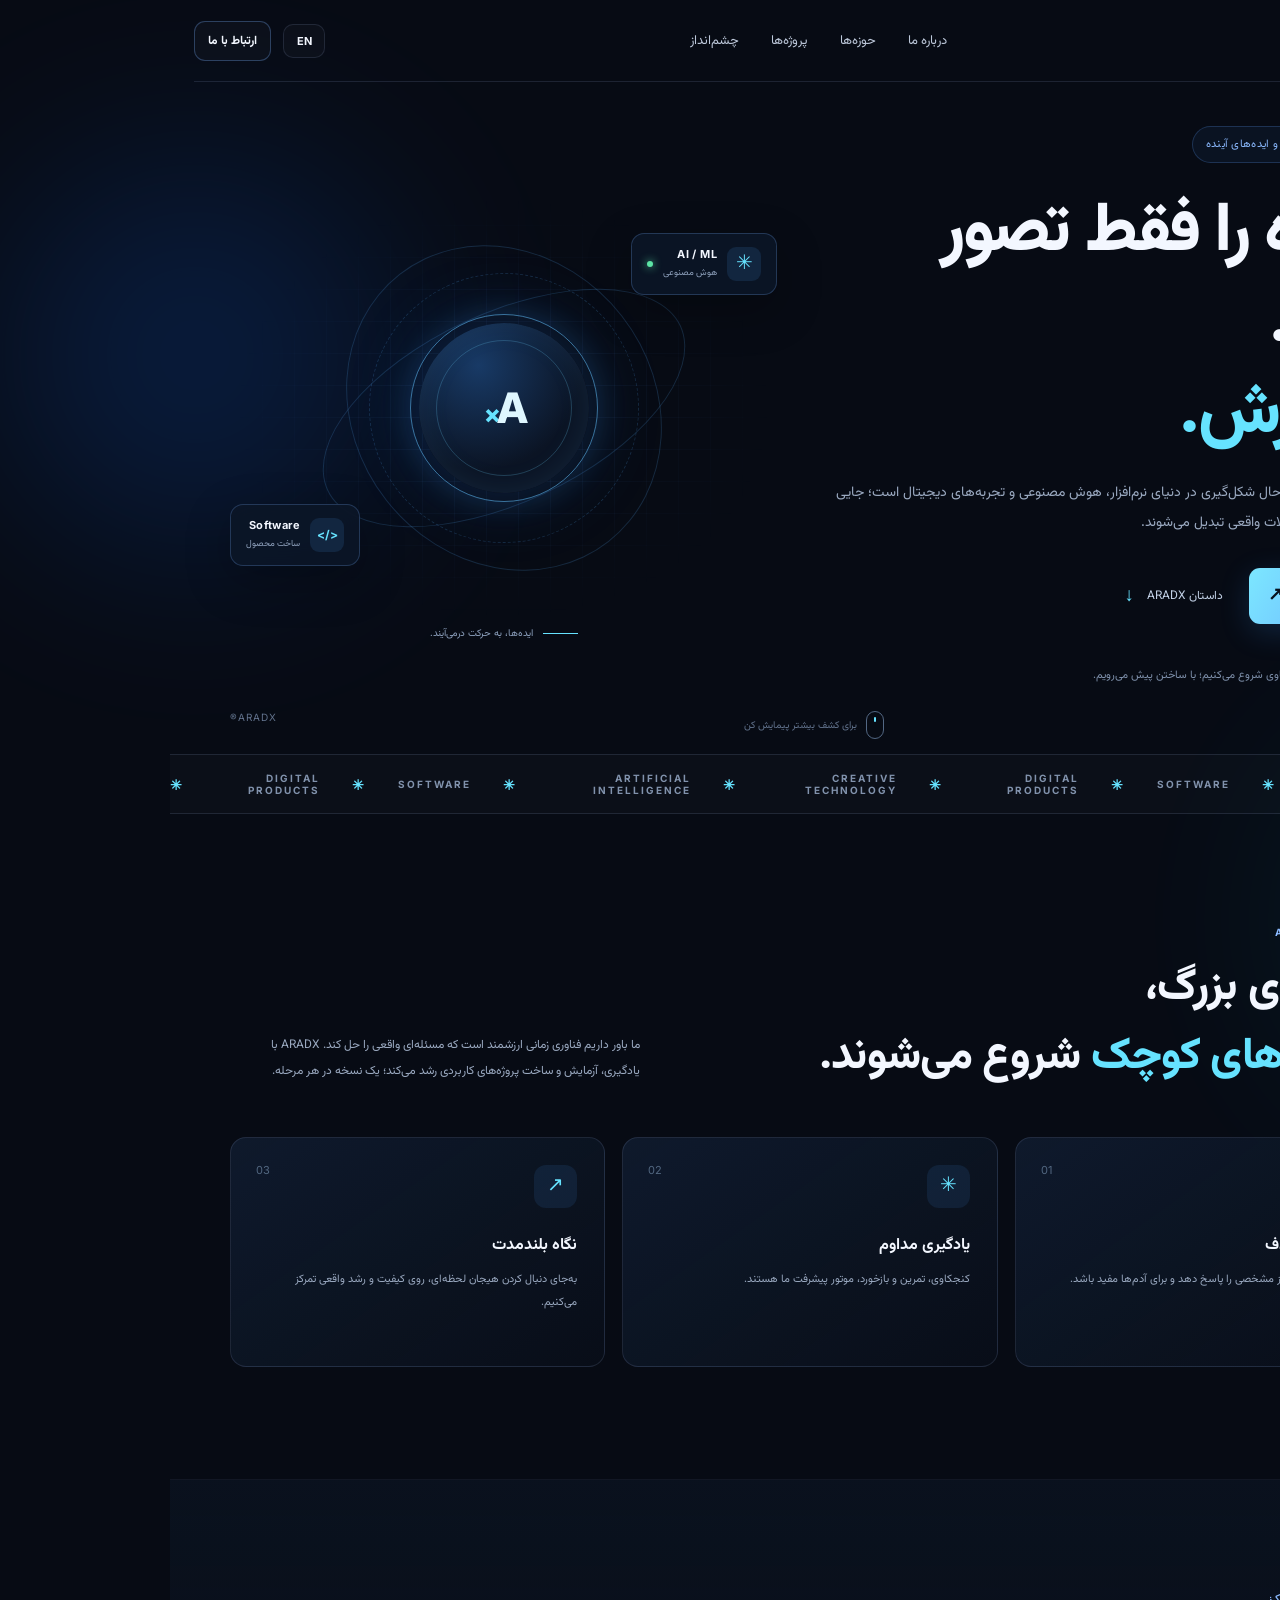
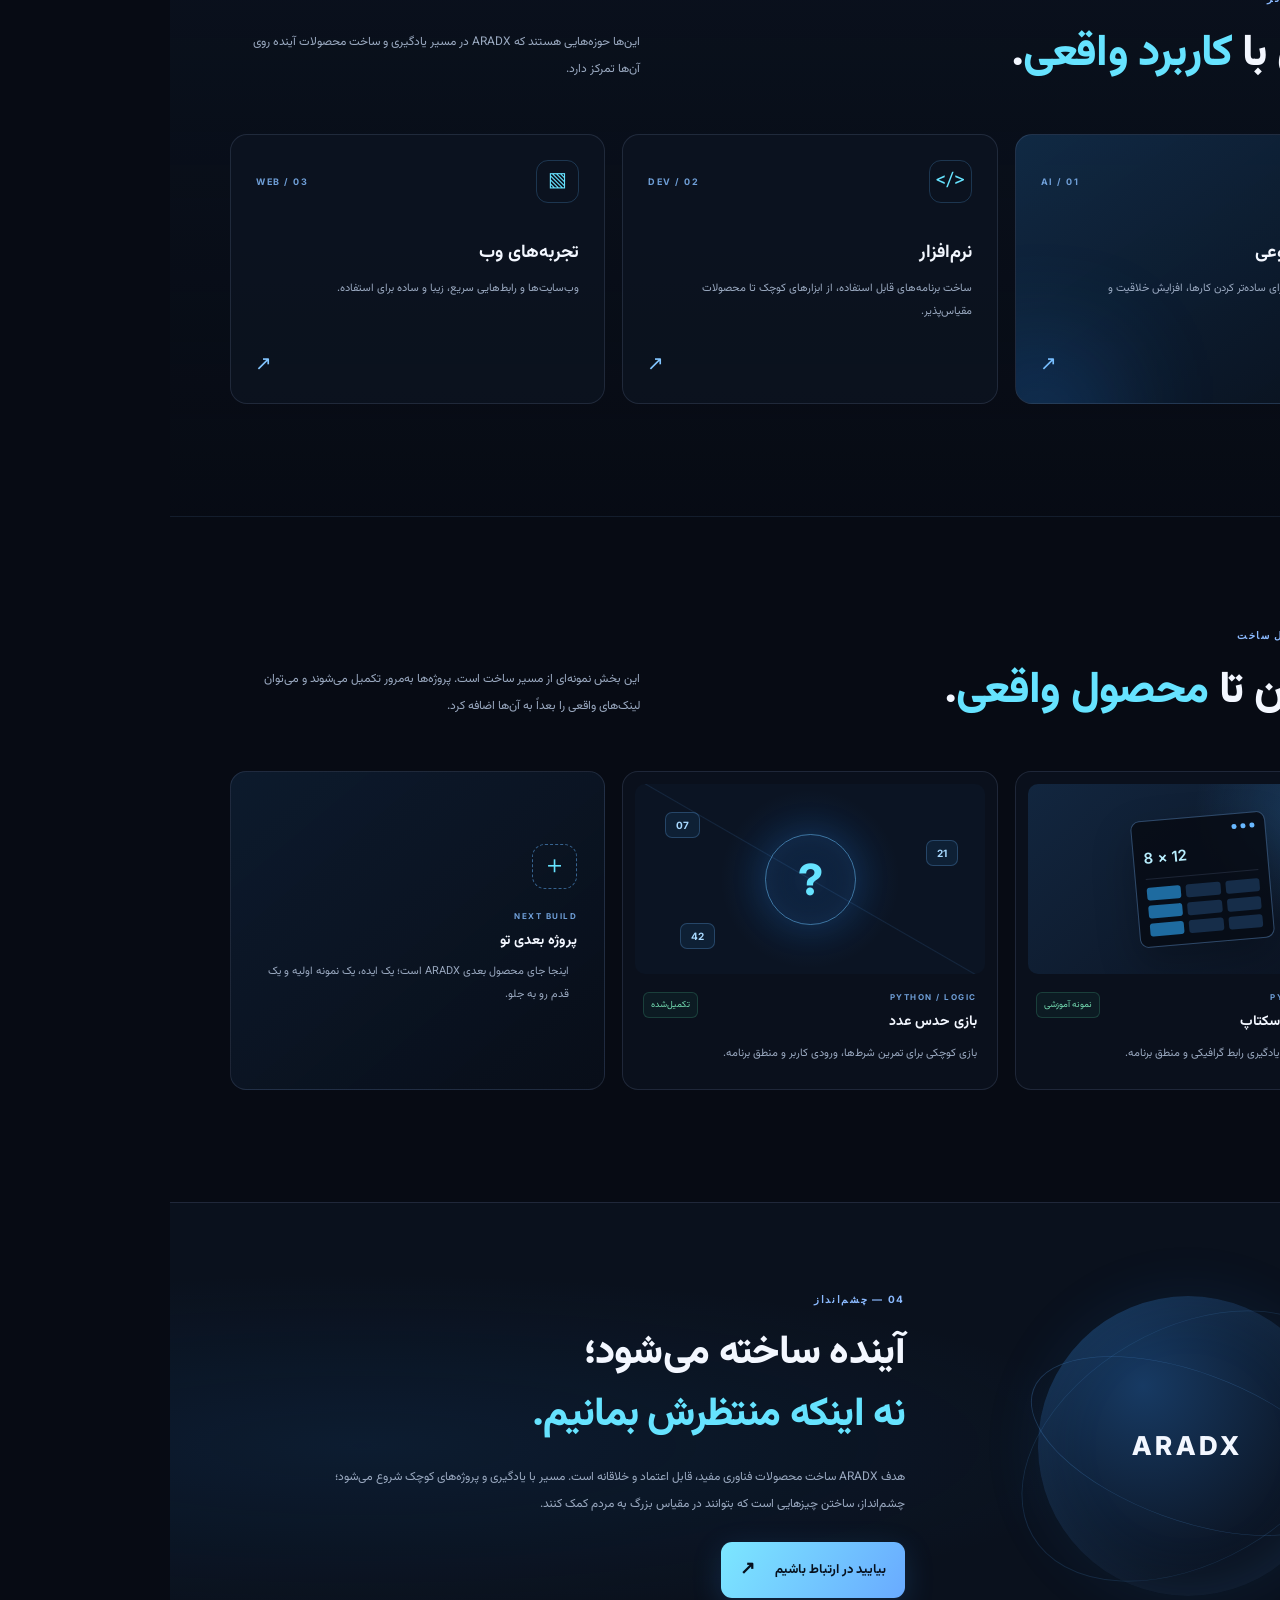
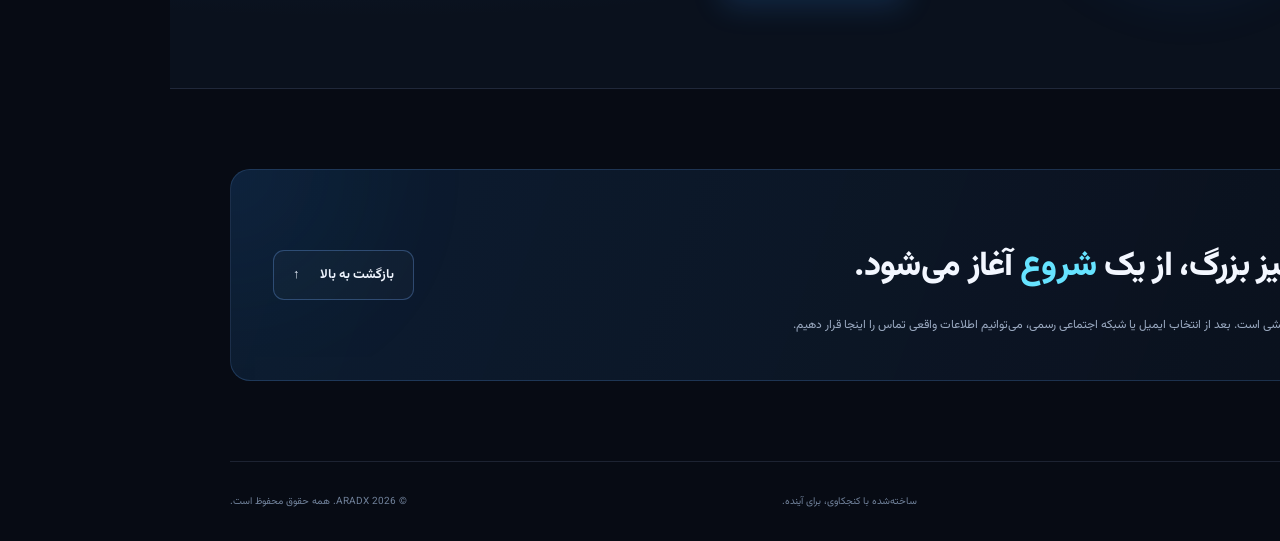
==== index.html @ b7e7ddfa "Add files via upload" ====
<!doctype html>
<html lang="fa" dir="rtl">
<head>
  <meta charset="utf-8">
  <meta name="viewport" content="width=device-width, initial-scale=1">
  <meta name="theme-color" content="#070b14">
  <meta name="description" content="ARADX — ساخت نرم‌افزارهای هوشمند برای آینده‌ای بهتر.">
  <title>ARADX — فناوری برای آینده</title>
  <link rel="preconnect" href="https://fonts.googleapis.com">
  <link rel="preconnect" href="https://fonts.gstatic.com" crossorigin>
  <link href="https://fonts.googleapis.com/css2?family=Vazirmatn:wght@400;500;600;700;800&family=Inter:wght@400;500;600;700;800&display=swap" rel="stylesheet">
  <link rel="stylesheet" href="style.css">
  <script defer src="script.js"></script>
</head>
<body>
  <div class="ambient ambient-one"></div><div class="ambient ambient-two"></div>
  <header class="topbar">
    <a class="brand" href="#home" aria-label="ARADX home"><span class="brand-mark">A<span>×</span></span><span>ARAD<span class="brand-muted">X</span></span></a>
    <nav class="nav" id="nav">
      <a href="#about" data-fa="درباره ما" data-en="About">درباره ما</a>
      <a href="#focus" data-fa="حوزه‌ها" data-en="Focus">حوزه‌ها</a>
      <a href="#work" data-fa="پروژه‌ها" data-en="Projects">پروژه‌ها</a>
      <a href="#vision" data-fa="چشم‌انداز" data-en="Vision">چشم‌انداز</a>
    </nav>
    <div class="header-actions">
      <button class="lang-btn" id="langToggle" aria-label="Switch language">EN</button>
      <a class="btn btn-small btn-outline" href="#contact" data-fa="ارتباط با ما" data-en="Contact">ارتباط با ما</a>
      <button class="menu-btn" id="menuToggle" aria-label="Open menu" aria-expanded="false"><span></span><span></span></button>
    </div>
  </header>

  <main>
    <section class="hero section-wrap" id="home">
      <div class="hero-copy reveal">
        <div class="eyebrow"><span class="pulse"></span><span data-fa="استودیوی فناوری و ایده‌های آینده" data-en="Technology & Future Ideas Studio">استودیوی فناوری و ایده‌های آینده</span></div>
        <h1 data-fa="آینده را فقط تصور نکن.<br><span>بسازش.</span>" data-en="Don’t just imagine<br><span>the future.</span> Build it.">آینده را فقط تصور نکن.<br><span>بسازش.</span></h1>
        <p class="hero-text" data-fa="ARADX یک برند در حال شکل‌گیری در دنیای نرم‌افزار، هوش مصنوعی و تجربه‌های دیجیتال است؛ جایی که ایده‌ها به محصولات واقعی تبدیل می‌شوند." data-en="ARADX is an emerging technology brand exploring software, artificial intelligence, and digital experiences—turning ambitious ideas into useful products.">ARADX یک برند در حال شکل‌گیری در دنیای نرم‌افزار، هوش مصنوعی و تجربه‌های دیجیتال است؛ جایی که ایده‌ها به محصولات واقعی تبدیل می‌شوند.</p>
        <div class="hero-actions">
          <a class="btn btn-primary" href="#work"><span data-fa="دیدن پروژه‌ها" data-en="Explore projects">دیدن پروژه‌ها</span><span class="arrow">↗</span></a>
          <a class="text-link" href="#about"><span data-fa="داستان ARADX" data-en="The ARADX story">داستان ARADX</span><span>↓</span></a>
        </div>
        <div class="hero-proof"><div class="proof-avatars"><i>A</i><i>AI</i><i>+</i></div><span data-fa="با کنجکاوی شروع می‌کنیم؛ با ساختن پیش می‌رویم." data-en="Curiosity starts it. Building moves it forward.">با کنجکاوی شروع می‌کنیم؛ با ساختن پیش می‌رویم.</span></div>
      </div>
      <div class="hero-visual reveal" aria-label="Abstract technology illustration">
        <div class="visual-grid"></div><div class="orbit orbit-a"></div><div class="orbit orbit-b"></div><div class="orbit orbit-c"></div>
        <div class="core"><div class="core-inner">A<span>×</span></div><div class="core-ring"></div></div>
        <div class="float-card card-ai"><span class="mini-icon">✳</span><span><b>AI / ML</b><small data-fa="هوش مصنوعی" data-en="Artificial intelligence">هوش مصنوعی</small></span><i class="status-dot"></i></div>
        <div class="float-card card-code"><span class="code-icon">&lt;/&gt;</span><span><b>Software</b><small data-fa="ساخت محصول" data-en="Product building">ساخت محصول</small></span></div>
        <div class="visual-caption"><span class="caption-line"></span><span data-fa="ایده‌ها، به حرکت درمی‌آیند." data-en="Ideas in motion.">ایده‌ها، به حرکت درمی‌آیند.</span></div>
      </div>
      <div class="hero-bottom"><span>01 / 04</span><span class="scroll-cue"><span></span><span data-fa="برای کشف بیشتر پیمایش کن" data-en="Scroll to explore">برای کشف بیشتر پیمایش کن</span></span><span>ARADX®</span></div>
    </section>

    <section class="ticker" aria-label="Areas of interest"><div class="ticker-track"><span>ARTIFICIAL INTELLIGENCE</span><b>✳</b><span>SOFTWARE</span><b>✳</b><span>DIGITAL PRODUCTS</span><b>✳</b><span>CREATIVE TECHNOLOGY</span><b>✳</b><span>ARTIFICIAL INTELLIGENCE</span><b>✳</b><span>SOFTWARE</span><b>✳</b><span>DIGITAL PRODUCTS</span><b>✳</b></div></section>

    <section class="section section-wrap" id="about">
      <div class="section-heading reveal"><div><span class="section-kicker" data-fa="01 — درباره ARADX" data-en="01 — ABOUT ARADX">01 — درباره ARADX</span><h2 data-fa="ایده‌های بزرگ،<br><span>از قدم‌های کوچک</span> شروع می‌شوند." data-en="Big ideas begin<br>with <span>small steps.</span>">ایده‌های بزرگ،<br><span>از قدم‌های کوچک</span> شروع می‌شوند.</h2></div><p data-fa="ما باور داریم فناوری زمانی ارزشمند است که مسئله‌ای واقعی را حل کند. ARADX با یادگیری، آزمایش و ساخت پروژه‌های کاربردی رشد می‌کند؛ یک نسخه در هر مرحله." data-en="We believe technology matters when it solves real problems. ARADX grows through learning, experimentation, and building useful projects—one iteration at a time.">ما باور داریم فناوری زمانی ارزشمند است که مسئله‌ای واقعی را حل کند. ARADX با یادگیری، آزمایش و ساخت پروژه‌های کاربردی رشد می‌کند؛ یک نسخه در هر مرحله.</p></div>
      <div class="principles">
        <article class="principle reveal"><div class="principle-number">01</div><div class="principle-icon">⌘</div><h3 data-fa="ساختن با هدف" data-en="Build with purpose">ساختن با هدف</h3><p data-fa="هر محصول باید نیاز مشخصی را پاسخ دهد و برای آدم‌ها مفید باشد." data-en="Every product should answer a real need and be useful to people.">هر محصول باید نیاز مشخصی را پاسخ دهد و برای آدم‌ها مفید باشد.</p></article>
        <article class="principle reveal"><div class="principle-number">02</div><div class="principle-icon">✳</div><h3 data-fa="یادگیری مداوم" data-en="Always learning">یادگیری مداوم</h3><p data-fa="کنجکاوی، تمرین و بازخورد، موتور پیشرفت ما هستند." data-en="Curiosity, practice, and feedback power our progress.">کنجکاوی، تمرین و بازخورد، موتور پیشرفت ما هستند.</p></article>
        <article class="principle reveal"><div class="principle-number">03</div><div class="principle-icon">↗</div><h3 data-fa="نگاه بلندمدت" data-en="Think long-term">نگاه بلندمدت</h3><p data-fa="به‌جای دنبال کردن هیجان لحظه‌ای، روی کیفیت و رشد واقعی تمرکز می‌کنیم." data-en="We focus on lasting quality and real progress over short-lived hype.">به‌جای دنبال کردن هیجان لحظه‌ای، روی کیفیت و رشد واقعی تمرکز می‌کنیم.</p></article>
      </div>
    </section>

    <section class="section focus-section" id="focus"><div class="section-wrap">
      <div class="section-heading reveal"><div><span class="section-kicker" data-fa="02 — حوزه‌های تمرکز" data-en="02 — FOCUS AREAS">02 — حوزه‌های تمرکز</span><h2 data-fa="فناوری با <span>کاربرد واقعی</span>." data-en="Technology with <span>real purpose.</span>">فناوری با <span>کاربرد واقعی</span>.</h2></div><p data-fa="این‌ها حوزه‌هایی هستند که ARADX در مسیر یادگیری و ساخت محصولات آینده روی آن‌ها تمرکز دارد." data-en="These are the areas ARADX is exploring while learning and developing future products.">این‌ها حوزه‌هایی هستند که ARADX در مسیر یادگیری و ساخت محصولات آینده روی آن‌ها تمرکز دارد.</p></div>
      <div class="focus-grid">
        <article class="focus-card focus-featured reveal"><div class="focus-top"><span class="focus-icon">✳</span><span class="focus-index">01 / AI</span></div><h3 data-fa="هوش مصنوعی" data-en="Artificial Intelligence">هوش مصنوعی</h3><p data-fa="ابزارهای هوشمند برای ساده‌تر کردن کارها، افزایش خلاقیت و حل مسائل." data-en="Intelligent tools that simplify tasks, boost creativity, and help solve problems.">ابزارهای هوشمند برای ساده‌تر کردن کارها، افزایش خلاقیت و حل مسائل.</p><span class="card-arrow">↗</span><div class="focus-glow"></div></article>
        <article class="focus-card reveal"><div class="focus-top"><span class="focus-icon">&lt;/&gt;</span><span class="focus-index">02 / DEV</span></div><h3 data-fa="نرم‌افزار" data-en="Software">نرم‌افزار</h3><p data-fa="ساخت برنامه‌های قابل استفاده، از ابزارهای کوچک تا محصولات مقیاس‌پذیر." data-en="Building practical applications, from small utilities to scalable products.">ساخت برنامه‌های قابل استفاده، از ابزارهای کوچک تا محصولات مقیاس‌پذیر.</p><span class="card-arrow">↗</span></article>
        <article class="focus-card reveal"><div class="focus-top"><span class="focus-icon">▧</span><span class="focus-index">03 / WEB</span></div><h3 data-fa="تجربه‌های وب" data-en="Web Experiences">تجربه‌های وب</h3><p data-fa="وب‌سایت‌ها و رابط‌هایی سریع، زیبا و ساده برای استفاده." data-en="Fast, thoughtful, and accessible websites and interfaces.">وب‌سایت‌ها و رابط‌هایی سریع، زیبا و ساده برای استفاده.</p><span class="card-arrow">↗</span></article>
      </div>
    </div></section>

    <section class="section section-wrap" id="work">
      <div class="section-heading reveal"><div><span class="section-kicker" data-fa="03 — کارهای در حال ساخت" data-en="03 — WORK IN PROGRESS">03 — کارهای در حال ساخت</span><h2 data-fa="از تمرین تا <span>محصول واقعی</span>." data-en="From practice to <span>real products.</span>">از تمرین تا <span>محصول واقعی</span>.</h2></div><p data-fa="این بخش نمونه‌ای از مسیر ساخت است. پروژه‌ها به‌مرور تکمیل می‌شوند و می‌توان لینک‌های واقعی را بعداً به آن‌ها اضافه کرد." data-en="This section represents the building journey. Projects can be updated over time with real demos and links.">این بخش نمونه‌ای از مسیر ساخت است. پروژه‌ها به‌مرور تکمیل می‌شوند و می‌توان لینک‌های واقعی را بعداً به آن‌ها اضافه کرد.</p></div>
      <div class="project-grid">
        <article class="project-card reveal"><div class="project-art art-calculator"><div class="calc-window"><div class="calc-top"><i></i><i></i><i></i></div><div class="calc-screen">12 × 8</div><div class="calc-buttons"><b></b><b></b><b></b><b></b><b></b><b></b><b></b><b></b><b></b></div></div></div><div class="project-info"><div><span class="project-tag">PYTHON / TKINTER</span><h3 data-fa="ماشین‌حساب دسکتاپ" data-en="Desktop Calculator">ماشین‌حساب دسکتاپ</h3></div><span class="project-status" data-fa="نمونه آموزشی" data-en="Learning project">نمونه آموزشی</span></div><p data-fa="یک پروژه تمرینی برای یادگیری رابط گرافیکی و منطق برنامه." data-en="A practice project exploring GUI design and application logic.">یک پروژه تمرینی برای یادگیری رابط گرافیکی و منطق برنامه.</p></article>
        <article class="project-card reveal"><div class="project-art art-guess"><div class="guess-orb">?</div><div class="guess-chip chip-one">07</div><div class="guess-chip chip-two">21</div><div class="guess-chip chip-three">42</div><div class="guess-lines"></div></div><div class="project-info"><div><span class="project-tag">PYTHON / LOGIC</span><h3 data-fa="بازی حدس عدد" data-en="Number Guessing Game">بازی حدس عدد</h3></div><span class="project-status" data-fa="تکمیل‌شده" data-en="Completed">تکمیل‌شده</span></div><p data-fa="بازی کوچکی برای تمرین شرط‌ها، ورودی کاربر و منطق برنامه." data-en="A small game practicing conditionals, user input, and program logic.">بازی کوچکی برای تمرین شرط‌ها، ورودی کاربر و منطق برنامه.</p></article>
        <article class="project-card project-next reveal"><div class="next-symbol">＋</div><span class="project-tag">NEXT BUILD</span><h3 data-fa="پروژه بعدی تو" data-en="Your next build">پروژه بعدی تو</h3><p data-fa="اینجا جای محصول بعدی ARADX است؛ یک ایده، یک نمونه اولیه و یک قدم رو به جلو." data-en="This is where the next ARADX product belongs: one idea, one prototype, one step forward.">اینجا جای محصول بعدی ARADX است؛ یک ایده، یک نمونه اولیه و یک قدم رو به جلو.</p></article>
      </div>
    </section>

    <section class="vision-section" id="vision"><div class="section-wrap vision-wrap reveal"><div class="vision-orb"><div class="vision-ring"></div><span>ARADX</span></div><div class="vision-copy"><span class="section-kicker" data-fa="04 — چشم‌انداز" data-en="04 — THE VISION">04 — چشم‌انداز</span><h2 data-fa="آینده ساخته می‌شود؛<br><span>نه اینکه منتظرش بمانیم.</span>" data-en="The future is built.<br><span>It isn’t waited for.</span>">آینده ساخته می‌شود؛<br><span>نه اینکه منتظرش بمانیم.</span></h2><p data-fa="هدف ARADX ساخت محصولات فناوری مفید، قابل اعتماد و خلاقانه است. مسیر با یادگیری و پروژه‌های کوچک شروع می‌شود؛ چشم‌انداز، ساختن چیزهایی است که بتوانند در مقیاس بزرگ به مردم کمک کنند." data-en="ARADX aims to build useful, trustworthy, and creative technology products. The path starts with learning and small projects; the vision is to create things that can help people at scale.">هدف ARADX ساخت محصولات فناوری مفید، قابل اعتماد و خلاقانه است. مسیر با یادگیری و پروژه‌های کوچک شروع می‌شود؛ چشم‌انداز، ساختن چیزهایی است که بتوانند در مقیاس بزرگ به مردم کمک کنند.</p><a class="btn btn-primary" href="#contact"><span data-fa="بیایید در ارتباط باشیم" data-en="Let’s connect">بیایید در ارتباط باشیم</span><span class="arrow">↗</span></a></div></div></section>

    <section class="section contact-section section-wrap" id="contact"><div class="contact-box reveal"><div><span class="section-kicker" data-fa="قدم بعدی" data-en="THE NEXT STEP">قدم بعدی</span><h2 data-fa="هر چیز بزرگ، از یک <span>شروع</span> آغاز می‌شود." data-en="Every big thing starts with a <span>beginning.</span>">هر چیز بزرگ، از یک <span>شروع</span> آغاز می‌شود.</h2><p data-fa="این نسخه نمایشی است. بعد از انتخاب ایمیل یا شبکه اجتماعی رسمی، می‌توانیم اطلاعات واقعی تماس را اینجا قرار دهیم." data-en="This is a demo version. Once you choose an official email or social profile, we can add real contact details here.">این نسخه نمایشی است. بعد از انتخاب ایمیل یا شبکه اجتماعی رسمی، می‌توانیم اطلاعات واقعی تماس را اینجا قرار دهیم.</p></div><a class="btn btn-outline" href="#home"><span data-fa="بازگشت به بالا" data-en="Back to top">بازگشت به بالا</span><span>↑</span></a></div></section>
  </main>

  <footer class="footer section-wrap"><a class="brand footer-brand" href="#home"><span class="brand-mark">A<span>×</span></span><span>ARAD<span class="brand-muted">X</span></span></a><p data-fa="ساخته‌شده با کنجکاوی، برای آینده." data-en="Built with curiosity, for the future.">ساخته‌شده با کنجکاوی، برای آینده.</p><span>© <span id="year"></span> ARADX. <span data-fa="همه حقوق محفوظ است." data-en="All rights reserved.">همه حقوق محفوظ است.</span></span></footer>
  <div class="toast" id="toast" role="status" aria-live="polite"></div>
</body>
</html>
---- style.css ----
/* ARADX — responsive bilingual technology landing page */
:root{--bg:#070b14;--panel:#0c1322;--panel2:#0e182a;--text:#f3f7ff;--muted:#9aa9c0;--line:rgba(151,177,220,.15);--blue:#58a6ff;--cyan:#66e3ff;--font-fa:"Vazirmatn",sans-serif;--font-en:"Inter",sans-serif}
*{box-sizing:border-box}html{scroll-behavior:smooth;scroll-padding-top:95px}body{margin:0;background:var(--bg);color:var(--text);font-family:var(--font-fa);overflow-x:hidden}body.lang-en{font-family:var(--font-en)}a{color:inherit;text-decoration:none}button{font:inherit}.ambient{position:absolute;pointer-events:none;filter:blur(100px);opacity:.17;z-index:-1;border-radius:50%}.ambient-one{width:390px;height:390px;background:#136dff;top:160px;left:-170px}.ambient-two{width:360px;height:360px;background:#00c8e8;top:740px;right:-210px;opacity:.09}.section-wrap{width:min(1160px,calc(100% - 48px));margin-inline:auto}.topbar{height:82px;display:flex;align-items:center;justify-content:space-between;width:min(1280px,calc(100% - 48px));margin:auto;border-bottom:1px solid var(--line);position:relative;z-index:20}.brand{display:inline-flex;align-items:center;gap:10px;font:800 17px var(--font-en);letter-spacing:1.7px}.brand-mark{display:grid;place-items:center;width:34px;height:34px;border:1px solid rgba(88,166,255,.55);border-radius:10px;color:var(--cyan);font-size:17px;position:relative}.brand-mark span{font-size:10px;color:white}.brand-muted{color:var(--blue)}.nav{display:flex;gap:32px;color:#bdc8da;font-size:13px}.nav a{transition:color .2s}.nav a:hover{color:var(--cyan)}.header-actions{display:flex;align-items:center;gap:12px}.lang-btn,.menu-btn{border:1px solid var(--line);color:var(--text);background:rgba(255,255,255,.025);border-radius:10px;padding:9px 12px;cursor:pointer}.lang-btn{font:700 11px var(--font-en);min-width:42px}.btn{display:inline-flex;align-items:center;justify-content:center;gap:20px;border-radius:11px;padding:14px 19px;font-size:13px;font-weight:700;transition:transform .2s,border-color .2s,box-shadow .2s}.btn:hover{transform:translateY(-2px)}.btn-small{padding:10px 13px;font-size:12px}.btn-primary{color:#06101d;background:linear-gradient(120deg,#7ce7ff,#69aaff);box-shadow:0 8px 30px rgba(57,151,255,.18)}.btn-outline{border:1px solid rgba(119,174,255,.3);background:rgba(255,255,255,.025)}.arrow{font-size:18px}.menu-btn{display:none;width:39px;height:38px;padding:9px}.menu-btn span{display:block;height:2px;background:white;margin:4px 0;border-radius:2px}
.hero{min-height:660px;display:grid;grid-template-columns:1.03fr .97fr;align-items:center;gap:32px;position:relative;padding-top:44px;padding-bottom:65px}.hero-copy{position:relative;z-index:2}.eyebrow,.section-kicker{font-size:11px;color:#8bbaff;letter-spacing:.3px}.eyebrow{display:inline-flex;align-items:center;gap:9px;border:1px solid rgba(98,163,255,.22);background:rgba(64,129,220,.07);border-radius:100px;padding:9px 13px}.pulse{width:7px;height:7px;background:#68e4ff;border-radius:50%;box-shadow:0 0 13px #68e4ff}.hero h1{font-size:clamp(43px,5.5vw,69px);line-height:1.32;letter-spacing:-1.8px;margin:25px 0 17px;font-weight:800}.hero h1 span,.section-heading h2 span,.vision-copy h2 span,.contact-box h2 span{color:var(--cyan)}.hero-text{max-width:560px;font-size:14px;line-height:2.15;color:var(--muted)}.hero-actions{display:flex;align-items:center;gap:26px;margin-top:30px}.text-link{display:flex;align-items:center;gap:13px;font-size:12px;color:#c2d1e6}.text-link span:last-child{color:var(--cyan);font-size:19px}.hero-proof{display:flex;align-items:center;gap:13px;margin-top:38px;color:#7f91ac;font-size:11px}.proof-avatars{display:flex;direction:ltr}.proof-avatars i{display:grid;place-items:center;width:27px;height:27px;border-radius:50%;border:2px solid var(--bg);background:#142641;color:var(--cyan);font:700 9px var(--font-en);font-style:normal;margin-left:-6px}.proof-avatars i:nth-child(2){background:#173a58}.proof-avatars i:nth-child(3){background:#1e2a40}
.hero-visual{height:490px;position:relative;display:grid;place-items:center;isolation:isolate}.visual-grid{position:absolute;inset:30px 0;background-image:linear-gradient(rgba(100,163,255,.07) 1px,transparent 1px),linear-gradient(90deg,rgba(100,163,255,.07) 1px,transparent 1px);background-size:32px 32px;mask-image:radial-gradient(ellipse,black 10%,transparent 70%);z-index:-1}.orbit{position:absolute;border:1px solid rgba(91,177,255,.18);border-radius:50%;transform:rotate(-25deg)}.orbit-a{width:390px;height:190px}.orbit-b{width:340px;height:300px;transform:rotate(52deg)}.orbit-c{width:270px;height:270px;border-style:dashed;animation:spin 50s linear infinite}.core{width:170px;height:170px;position:relative;display:grid;place-items:center;border-radius:50%;background:radial-gradient(circle at 35% 25%,#183a66,#0b1424 62%);box-shadow:0 0 75px rgba(38,135,255,.23),inset 0 0 30px rgba(96,191,255,.1)}.core:before{content:"";position:absolute;inset:-9px;border-radius:50%;border:1px solid rgba(99,193,255,.55);box-shadow:0 0 30px rgba(67,159,255,.15)}.core-inner{font:800 42px var(--font-en);letter-spacing:-4px;color:#dff7ff}.core-inner span{color:var(--cyan);font-size:25px}.core-ring{position:absolute;inset:17px;border:1px solid rgba(108,213,255,.22);border-radius:50%}.float-card{position:absolute;display:flex;align-items:center;gap:10px;padding:13px 15px;background:rgba(12,22,39,.88);border:1px solid rgba(119,174,255,.23);box-shadow:0 15px 45px rgba(0,0,0,.25);border-radius:13px;backdrop-filter:blur(12px)}.float-card b{display:block;font:700 11px var(--font-en);letter-spacing:.4px}.float-card small{display:block;color:#8fa2bd;font-size:9px;margin-top:5px}.mini-icon,.code-icon{display:grid;place-items:center;width:34px;height:34px;border-radius:9px;background:rgba(75,160,255,.12);color:var(--cyan);font-size:20px}.code-icon{font:700 12px var(--font-en)}.card-ai{top:70px;right:0;animation:float 6s ease-in-out infinite}.card-code{bottom:87px;left:0;animation:float 7s ease-in-out infinite reverse}.status-dot{width:6px;height:6px;border-radius:50%;background:#5ce4a5;box-shadow:0 0 9px #5ce4a5}.visual-caption{position:absolute;bottom:12px;display:flex;align-items:center;gap:10px;color:#8da1be;font-size:10px}.caption-line{height:1px;width:35px;background:var(--cyan)}.hero-bottom{position:absolute;bottom:15px;inset-inline:0;display:flex;justify-content:space-between;color:#62738d;font:10px var(--font-en);letter-spacing:1px}.scroll-cue{display:flex;align-items:center;gap:9px;font:10px var(--font-fa);letter-spacing:0}.scroll-cue span:first-child{width:18px;height:28px;border:1px solid #526783;border-radius:12px;position:relative}.scroll-cue span:first-child:after{content:"";position:absolute;top:5px;left:7px;width:2px;height:5px;background:var(--cyan);border-radius:2px}
.ticker{border-block:1px solid var(--line);overflow:hidden;background:rgba(255,255,255,.015);padding:17px 0}.ticker-track{display:flex;align-items:center;justify-content:space-around;gap:32px;min-width:900px;font:700 10px var(--font-en);letter-spacing:2px;color:#8192ac}.ticker b{color:var(--cyan);font-size:14px}
.section{padding-block:112px}.section-heading{display:flex;justify-content:space-between;align-items:end;gap:40px;margin-bottom:45px}.section-kicker{display:block;margin-bottom:17px;font:700 10px var(--font-en);letter-spacing:1.7px}.section-heading h2,.vision-copy h2,.contact-box h2{font-size:clamp(29px,3.5vw,44px);line-height:1.55;letter-spacing:-.7px;margin:0;font-weight:800}.section-heading>p{max-width:410px;margin:0 0 7px;color:var(--muted);font-size:12px;line-height:2.2}.principles{display:grid;grid-template-columns:repeat(3,1fr);gap:17px}.principle{position:relative;min-height:230px;padding:27px;border:1px solid var(--line);border-radius:16px;background:linear-gradient(145deg,rgba(18,31,52,.76),rgba(9,15,26,.68));transition:transform .25s,border-color .25s}.principle:hover,.focus-card:hover,.project-card:hover{transform:translateY(-5px);border-color:rgba(90,176,255,.38)}.principle-number{position:absolute;top:25px;inset-inline-end:25px;color:#526780;font:11px var(--font-en)}.principle-icon{display:grid;place-items:center;width:43px;height:43px;border-radius:12px;background:rgba(74,160,255,.1);color:var(--cyan);font-size:20px;margin-bottom:25px}.principle h3,.focus-card h3,.project-card h3{font-size:16px;margin:0 0 10px}.principle p,.focus-card p,.project-card>p{font-size:11px;line-height:2.1;color:var(--muted);margin:0}
.focus-section{background:linear-gradient(180deg,rgba(11,20,34,.7),rgba(7,11,20,.25));border-block:1px solid rgba(150,180,230,.07)}.focus-grid{display:grid;grid-template-columns:repeat(3,1fr);gap:17px}.focus-card{position:relative;overflow:hidden;min-height:270px;padding:25px;border:1px solid var(--line);border-radius:17px;background:rgba(12,20,34,.75);transition:.25s}.focus-featured{background:linear-gradient(145deg,rgba(20,53,86,.7),rgba(10,18,31,.85))}.focus-top{display:flex;justify-content:space-between;align-items:center;margin-bottom:36px}.focus-icon{display:grid;place-items:center;width:43px;height:43px;border-radius:12px;border:1px solid rgba(92,182,255,.22);color:var(--cyan);font-size:20px}.focus-index,.project-tag{font:700 9px var(--font-en);letter-spacing:1.5px;color:#6f9fd8}.focus-card h3{font-size:18px}.focus-card p{max-width:270px}.card-arrow{position:absolute;bottom:22px;inset-inline-end:24px;color:#83c5ff;font-size:20px}.focus-glow{position:absolute;width:120px;height:120px;bottom:-75px;left:-35px;background:#268cff;filter:blur(60px);opacity:.3}
.project-grid{display:grid;grid-template-columns:repeat(3,1fr);gap:17px}.project-card{overflow:hidden;border:1px solid var(--line);border-radius:16px;background:rgba(12,19,32,.7);padding:12px;transition:.25s}.project-art{height:190px;display:grid;place-items:center;border-radius:10px;overflow:hidden;position:relative;background:linear-gradient(140deg,#112d4b,#0b1423)}.art-calculator{background-image:radial-gradient(circle at 80% 15%,rgba(71,170,255,.2),transparent 35%),linear-gradient(140deg,#12263f,#0b1220)}.calc-window{width:135px;padding:10px;border:1px solid rgba(121,184,255,.35);border-radius:9px;background:rgba(7,12,21,.88);transform:rotate(-5deg);box-shadow:0 18px 40px rgba(0,0,0,.25)}.calc-top{display:flex;gap:4px}.calc-top i{width:5px;height:5px;background:#68b8ff;border-radius:50%}.calc-screen{height:43px;display:flex;align-items:center;justify-content:flex-end;color:#b9efff;font:600 15px var(--font-en);border-bottom:1px solid var(--line)}.calc-buttons{display:grid;grid-template-columns:repeat(3,1fr);gap:5px;margin-top:8px}.calc-buttons b{height:13px;border-radius:3px;background:#162d49}.calc-buttons b:nth-child(3n){background:#1e6ba0}.art-guess{background:radial-gradient(circle at center,rgba(41,140,255,.16),transparent 45%),#0b1423}.guess-orb{width:91px;height:91px;display:grid;place-items:center;border-radius:50%;border:1px solid rgba(103,192,255,.55);box-shadow:0 0 35px rgba(37,143,255,.17),inset 0 0 28px rgba(56,147,255,.15);font:800 43px var(--font-en);color:var(--cyan)}.guess-chip{position:absolute;padding:6px 10px;border-radius:7px;border:1px solid rgba(109,184,255,.25);background:#0e2035;color:#a8d9ff;font:700 10px var(--font-en)}.chip-one{top:28px;left:30px}.chip-two{top:56px;right:27px}.chip-three{bottom:25px;left:45px}.guess-lines{position:absolute;inset:0;background:linear-gradient(30deg,transparent 49.7%,rgba(87,168,255,.12) 50%,transparent 50.3%)}.project-info{display:flex;justify-content:space-between;align-items:start;gap:8px;padding:18px 8px 9px}.project-tag{display:block;font-size:8px;margin-bottom:9px}.project-card h3{font-size:14px;margin:0}.project-status{white-space:nowrap;border:1px solid rgba(86,207,158,.2);background:rgba(48,177,125,.07);border-radius:6px;padding:5px 7px;font-size:9px;color:#74dcb2}.project-card>p{padding:0 8px 12px}.project-next{display:flex;flex-direction:column;align-items:flex-start;justify-content:center;padding:27px;background:linear-gradient(140deg,rgba(17,37,62,.6),rgba(9,15,26,.8));min-height:300px}.next-symbol{width:45px;height:45px;border:1px dashed rgba(100,180,255,.5);border-radius:13px;display:grid;place-items:center;color:var(--cyan);font-size:25px;margin-bottom:22px}.project-next h3{margin-bottom:8px}
.vision-section{padding:90px 0;background:radial-gradient(ellipse at 15% 50%,rgba(23,91,160,.15),transparent 50%),#0a111d;border-block:1px solid var(--line)}.vision-wrap{display:grid;grid-template-columns:.75fr 1.25fr;gap:80px;align-items:center}.vision-orb{aspect-ratio:1;max-width:300px;width:100%;margin:auto;display:grid;place-items:center;position:relative;border-radius:50%;background:radial-gradient(circle at 35% 30%,#173a63,#0b1321 68%);box-shadow:inset 0 0 60px rgba(75,167,255,.13),0 0 60px rgba(37,113,219,.1);font:800 26px var(--font-en);letter-spacing:4px}.vision-orb:before,.vision-ring{content:"";position:absolute;inset:-15px;border:1px solid rgba(91,173,255,.23);border-radius:50%;transform:rotate(20deg) scaleY(.45)}.vision-ring{inset:-30px;transform:rotate(-30deg) scaleY(.65);border-color:rgba(91,173,255,.15)}.vision-copy h2{font-size:clamp(29px,3.2vw,40px)}.vision-copy p,.contact-box p{font-size:12px;line-height:2.2;color:var(--muted);max-width:620px;margin:18px 0 25px}.contact-section{padding-block:80px}.contact-box{display:flex;justify-content:space-between;align-items:center;gap:30px;padding:42px;border:1px solid rgba(102,170,255,.2);border-radius:20px;background:linear-gradient(110deg,rgba(16,37,62,.7),rgba(11,17,29,.9));position:relative;overflow:hidden}.contact-box:after{content:"";position:absolute;width:180px;height:180px;left:-90px;top:-90px;border-radius:50%;background:#1679e7;filter:blur(90px);opacity:.15}.contact-box h2{font-size:clamp(24px,3vw,34px)}.contact-box p{margin-bottom:0;max-width:620px}.contact-box>.btn{flex-shrink:0}.footer{display:flex;align-items:center;justify-content:space-between;gap:20px;padding-block:25px;border-top:1px solid var(--line);color:#71829b;font-size:10px}.footer-brand{color:var(--text);font-size:14px}.footer-brand .brand-mark{width:29px;height:29px}.footer p{margin:0}.toast{position:fixed;bottom:22px;left:50%;transform:translate(-50%,20px);opacity:0;pointer-events:none;background:#14243a;border:1px solid rgba(109,183,255,.3);padding:11px 17px;border-radius:10px;font-size:12px;z-index:100;transition:.25s}.toast.show{opacity:1;transform:translate(-50%,0)}.reveal{opacity:0;transform:translateY(18px);transition:opacity .65s ease,transform .65s ease}.reveal.visible{opacity:1;transform:translateY(0)}@keyframes spin{to{transform:rotate(335deg)}}@keyframes float{0%,100%{translate:0 0}50%{translate:0 -10px}}
body.lang-en{direction:ltr}body.lang-en .hero h1,body.lang-en .section-heading h2,body.lang-en .vision-copy h2,body.lang-en .contact-box h2{text-align:left}body.lang-en .hero-text,body.lang-en .section-heading>p,body.lang-en .vision-copy p,body.lang-en .contact-box p{text-align:left}body.lang-en .section-kicker{font-family:var(--font-en)}body.lang-en .hero-bottom{font-family:var(--font-en)}body.lang-en .scroll-cue{font-family:var(--font-en)}body.lang-en .project-info{direction:ltr}
@media(max-width:900px){.nav{gap:17px}.hero{grid-template-columns:1fr 1fr;min-height:600px}.hero h1{font-size:clamp(38px,5vw,55px)}.hero-visual{height:400px}.orbit-a{width:300px;height:160px}.orbit-b{width:270px;height:240px}.core{width:135px;height:135px}.float-card{padding:10px}.card-ai{right:-5px}.card-code{left:-5px}.section{padding-block:85px}.vision-wrap{gap:45px}.contact-box{padding:30px}}
@media(max-width:700px){.section-wrap,.topbar{width:calc(100% - 34px)}.topbar{height:70px}.brand{font-size:15px}.nav{display:none;position:absolute;top:70px;inset-inline:0;flex-direction:column;gap:0;padding:10px;border:1px solid var(--line);border-radius:12px;background:#0b1321;box-shadow:0 20px 35px rgba(0,0,0,.3)}.nav.open{display:flex}.nav a{padding:13px;border-bottom:1px solid var(--line)}.nav a:last-child{border-bottom:0}.header-actions{gap:7px}.header-actions>.btn{display:none}.menu-btn{display:block}.hero{display:flex;flex-direction:column;align-items:stretch;gap:8px;padding-top:50px;padding-bottom:66px}.hero h1{font-size:clamp(42px,11vw,58px);letter-spacing:-1.3px}.hero-text{font-size:13px}.hero-visual{height:355px;width:100%;margin-top:8px}.orbit-a{width:290px;height:145px}.orbit-b{width:245px;height:220px}.orbit-c{width:220px;height:220px}.core{width:125px;height:125px}.core-inner{font-size:35px}.card-ai{top:30px;right:2px}.card-code{bottom:45px;left:2px}.visual-caption{bottom:0}.hero-bottom{bottom:16px}.hero-proof{margin-top:28px}.section{padding-block:72px}.section-heading{display:block;margin-bottom:28px}.section-heading h2,.vision-copy h2{font-size:31px}.section-heading>p{margin-top:18px}.principles,.focus-grid,.project-grid{grid-template-columns:1fr}.principle{min-height:195px}.focus-card{min-height:230px}.focus-top{margin-bottom:25px}.project-art{height:210px}.project-next{min-height:230px}.vision-section{padding:65px 0}.vision-wrap{grid-template-columns:1fr;gap:35px}.vision-orb{max-width:190px}.vision-copy h2{font-size:30px}.contact-section{padding-block:55px}.contact-box{display:block;padding:25px 22px}.contact-box h2{font-size:27px}.contact-box>.btn{margin-top:22px}.footer{flex-wrap:wrap;justify-content:space-between}.footer p{order:3;width:100%}.ticker-track{justify-content:flex-start;animation:marquee 24s linear infinite}.ticker{padding:15px 0}@keyframes marquee{to{transform:translateX(30%)}}}
@media(prefers-reduced-motion:reduce){*,*:before,*:after{scroll-behavior:auto!important;animation:none!important;transition:none!important}.reveal{opacity:1;transform:none}}
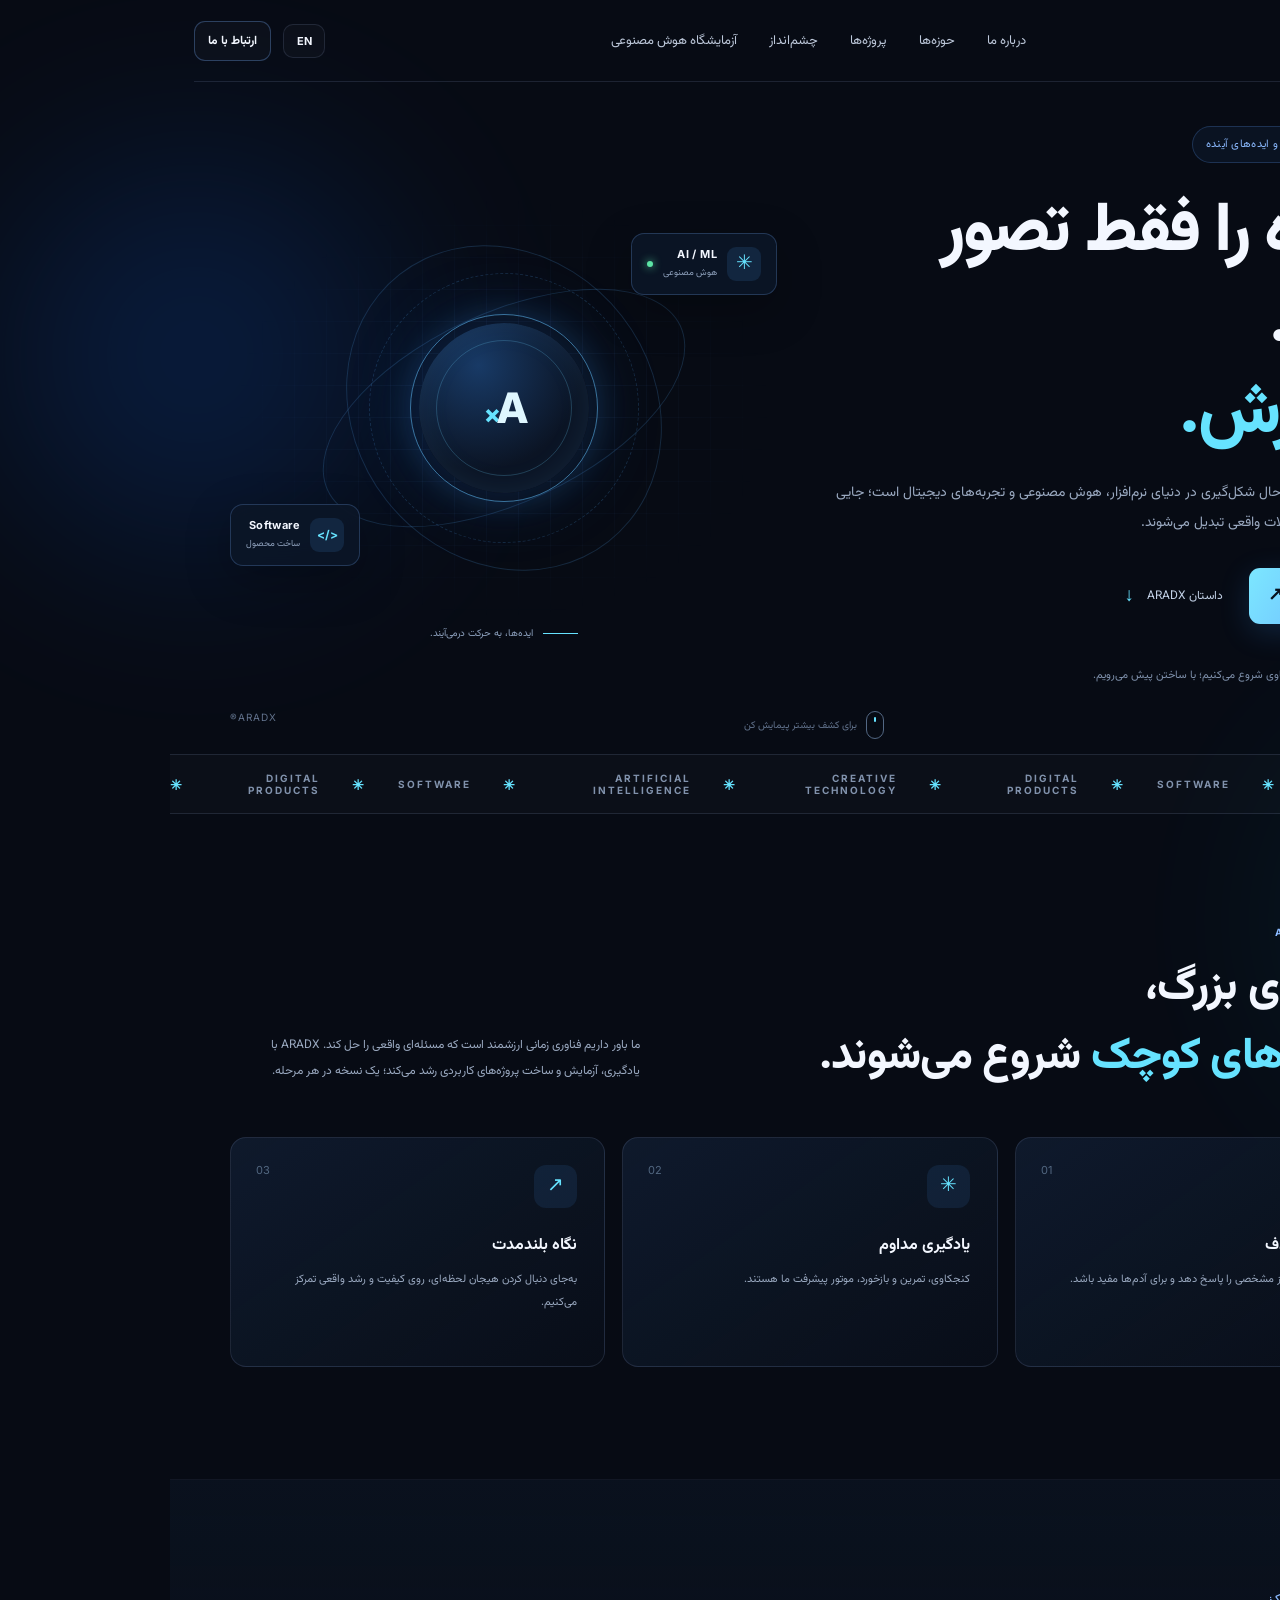
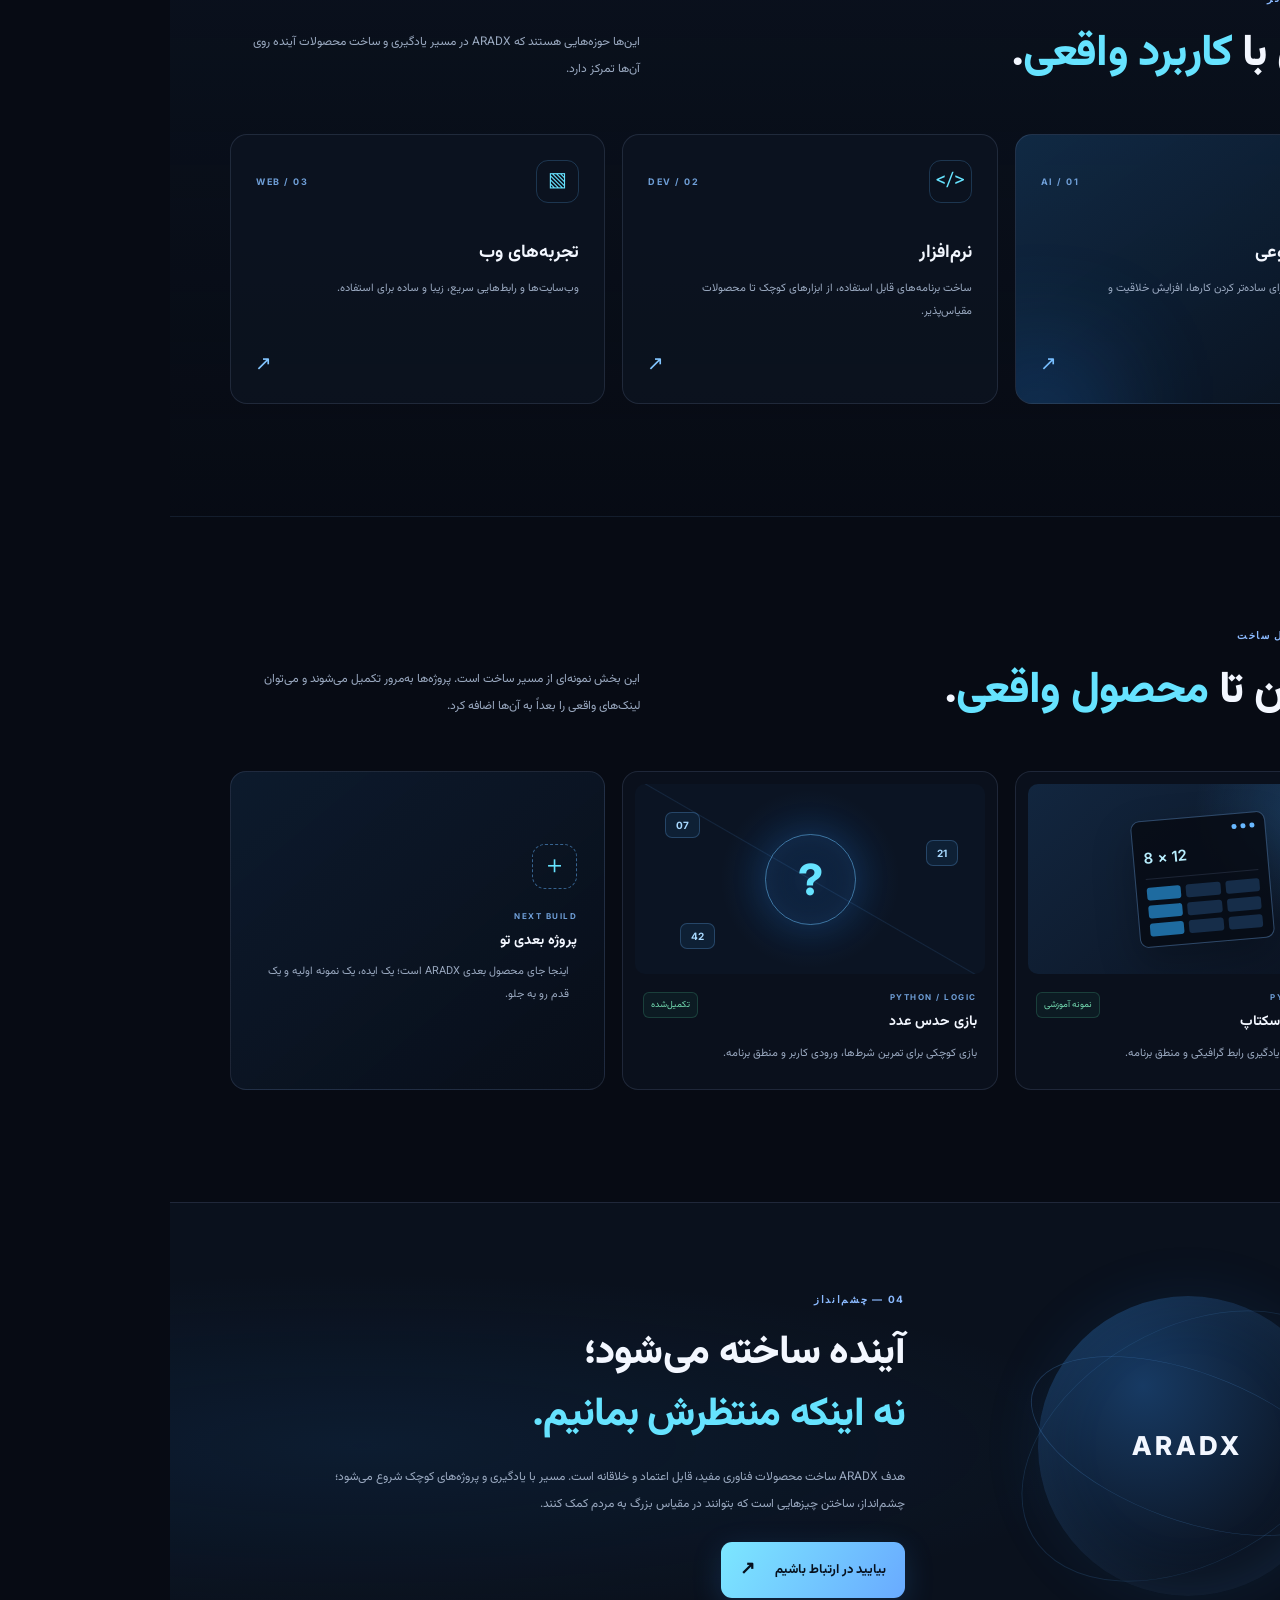
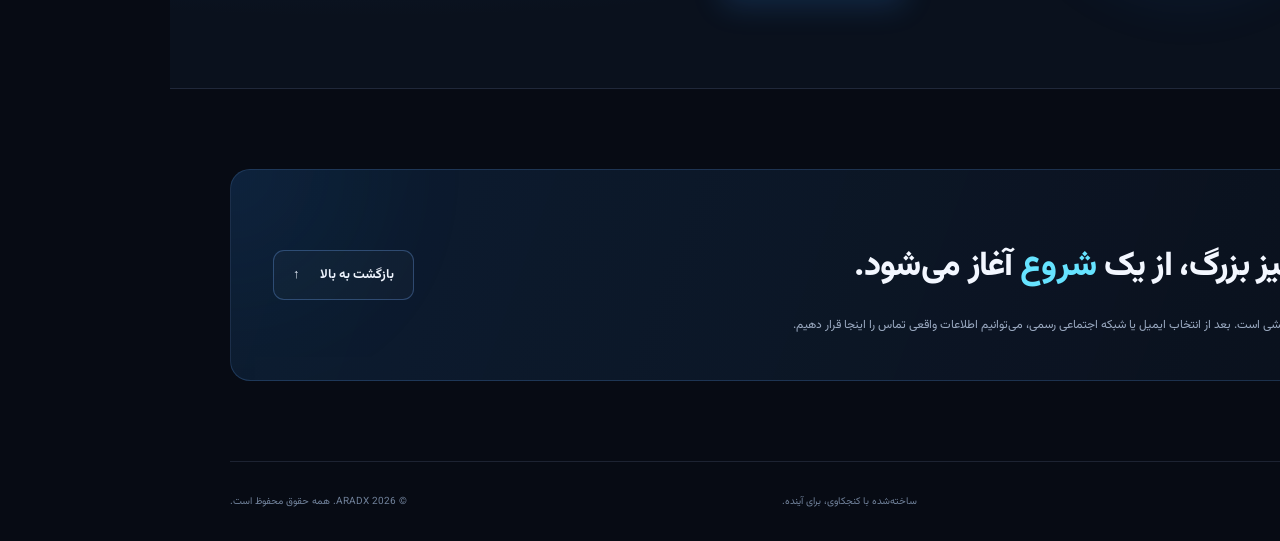
==== commit 65238c70: "Update index.html" ====
--- a/index.html
+++ b/index.html
@@ -21,6 +21,7 @@
       <a href="#focus" data-fa="حوزه‌ها" data-en="Focus">حوزه‌ها</a>
       <a href="#work" data-fa="پروژه‌ها" data-en="Projects">پروژه‌ها</a>
       <a href="#vision" data-fa="چشم‌انداز" data-en="Vision">چشم‌انداز</a>
+      <a href="ai.html" data-fa="آزمایشگاه هوش مصنوعی" data-en="AI LAB">AI LAB</a>
     </nav>
     <div class="header-actions">
       <button class="lang-btn" id="langToggle" aria-label="Switch language">EN</button>
